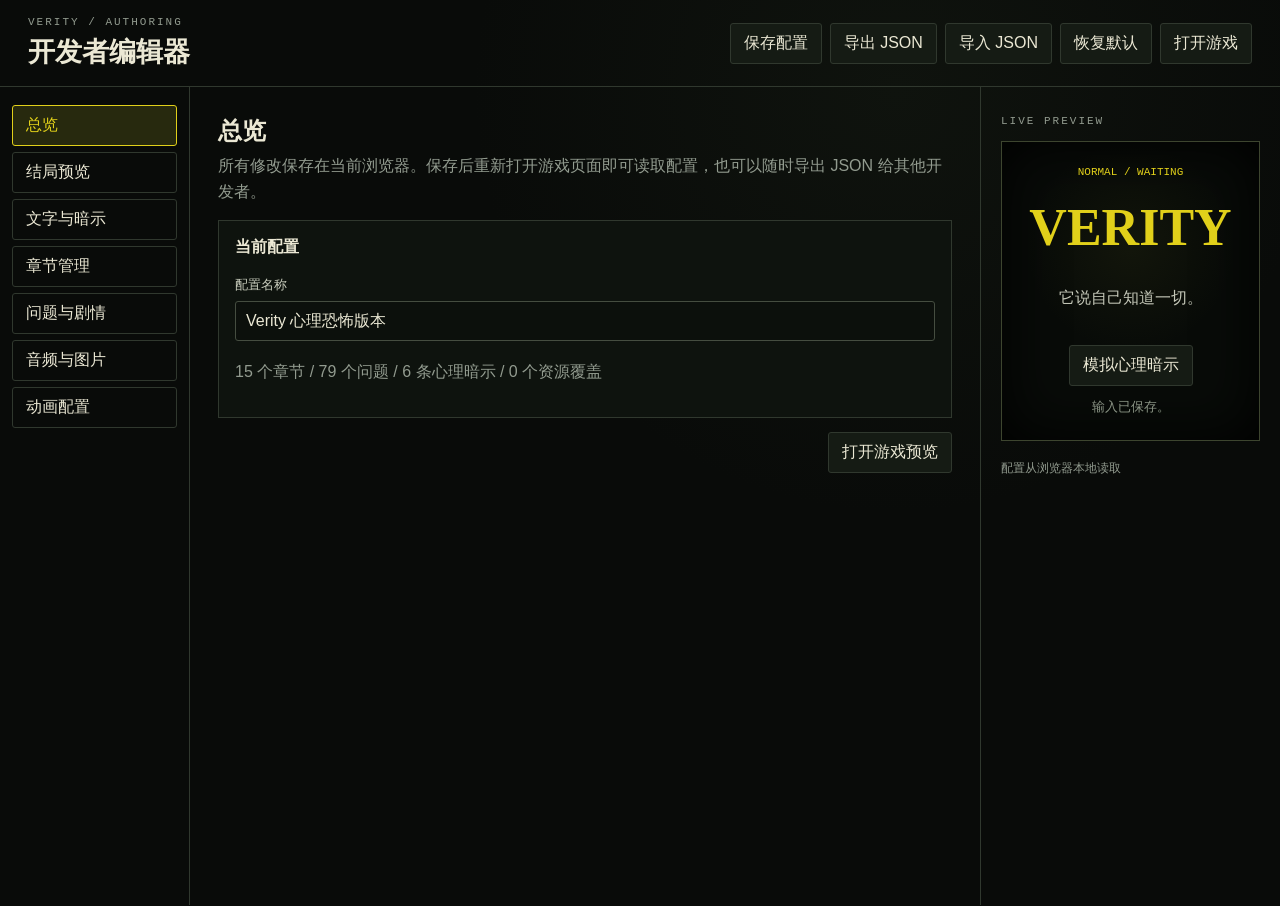
==== editor.html @ 95dfb8c1 "first" ====
<!doctype html>
<html lang="zh-CN">
<head>
  <meta charset="utf-8">
  <meta name="viewport" content="width=device-width, initial-scale=1">
  <title>VERITY 开发者编辑器</title>
  <link rel="stylesheet" href="editor.css">
</head>
<body>
  <header class="editor-header"><div><p>VERITY / AUTHORING</p><h1>开发者编辑器</h1></div><div class="header-actions"><button id="save">保存配置</button><button id="export">导出 JSON</button><label class="file-button">导入 JSON<input id="import" type="file" accept="application/json"></label><button id="reset">恢复默认</button><a href="index.html">打开游戏</a></div></header>
  <main class="editor-layout">
    <nav class="editor-nav" aria-label="编辑分类"><button class="nav-item is-active" data-section="overview">总览</button><button class="nav-item" data-section="endings">结局预览</button><button class="nav-item" data-section="text">文字与暗示</button><button class="nav-item" data-section="chapters">章节管理</button><button class="nav-item" data-section="questions">问题与剧情</button><button class="nav-item" data-section="audio">音频与图片</button><button class="nav-item" data-section="animation">动画配置</button></nav>
    <section id="form-area" class="form-area"></section>
    <aside class="preview"><p class="eyebrow">LIVE PREVIEW</p><div id="preview-card" class="preview-card"><span id="preview-label">NORMAL / WAITING</span><strong id="preview-title">VERITY</strong><p id="preview-copy">它说自己知道一切。</p><button id="preview-action">模拟心理暗示</button><small id="preview-hint"></small></div><p id="save-status" class="save-status">配置从浏览器本地读取</p></aside>
  </main>
  <script src="js/story-data.js?v=story-16"></script><script src="js/editable-content.js?v=story-20"></script><script src="js/ui.js?v=breakdown-preview-1"></script><script src="editor.js?v=perfect-ending-2"></script>
</body>
</html>
---- editor.css ----
:root{color-scheme:dark;--bg:#090b09;--panel:#111510;--line:#30382e;--text:#ebe8d4;--muted:#929b8f;--accent:#e1d01a;--red:#d34444;font-family:"Microsoft YaHei","Noto Sans CJK SC",sans-serif}
*{box-sizing:border-box}
body{margin:0;background:radial-gradient(circle at 70% 10%,#27332133,transparent 35%),var(--bg);color:var(--text)}
button,input,textarea,select{font:inherit;letter-spacing:0}
button,a,.file-button{cursor:pointer;border:1px solid var(--line);background:#151b14;color:var(--text);padding:9px 13px;border-radius:3px;text-decoration:none}
button:hover,a:hover,.file-button:hover{border-color:var(--accent);color:var(--accent)}
.editor-header{min-height:82px;border-bottom:1px solid var(--line);display:flex;align-items:center;justify-content:space-between;padding:16px 28px;gap:20px}
.editor-header p,.eyebrow{margin:0;color:var(--muted);font:11px Consolas,monospace;letter-spacing:2px}
.editor-header h1{margin:6px 0 0;font:600 27px Georgia,serif}
.header-actions{display:flex;flex-wrap:wrap;gap:8px;align-items:center}
.file-button input{display:none}
.editor-layout{display:grid;grid-template-columns:190px minmax(420px,1fr) 300px;min-height:calc(100vh - 82px)}
.editor-nav{border-right:1px solid var(--line);padding:18px 12px}
.nav-item{display:block;width:100%;margin-bottom:6px;text-align:left;background:transparent}
.nav-item.is-active{border-color:var(--accent);color:var(--accent);background:#27290e}
.form-area{padding:28px;max-width:850px}
.form-area h2{margin:0 0 6px;font:600 24px Georgia,serif}
.section-copy{color:var(--muted);line-height:1.6;margin-top:0}
.field{display:grid;gap:7px;margin:18px 0}
.field label{color:#c9cdbd;font-size:13px}
.field input,.field textarea,.field select{width:100%;border:1px solid #454d40;background:#0c100c;color:var(--text);padding:10px;border-radius:3px}
.field textarea{min-height:90px;resize:vertical}
.field-row{display:grid;grid-template-columns:1fr 1fr;gap:14px}
.card{border:1px solid var(--line);background:#0e130e;padding:16px;margin:14px 0}
.card h3{margin:0 0 10px;font-size:16px}
.card-actions{display:flex;gap:8px;justify-content:flex-end}
.danger{color:#ef8c8c}
.preview{border-left:1px solid var(--line);padding:28px 20px}
.preview-card{min-height:260px;margin-top:14px;padding:24px 18px;border:1px solid #3d452f;background:radial-gradient(circle at 50% 35%,#777b2618,transparent 45%),#080b08;display:flex;flex-direction:column;align-items:center;justify-content:center;text-align:center;box-shadow:inset 0 0 60px #000}
.preview-card span{color:var(--accent);font:11px Consolas,monospace}
.preview-card strong{margin:20px 0 12px;font:700 52px Georgia,serif;color:var(--accent)}
.preview-card p{color:#c4c7b8;line-height:1.6}
.preview-card button{margin-top:18px}
.preview-card small{min-height:18px;margin-top:12px;color:#8b9485}
.save-status{color:var(--muted);font-size:12px;line-height:1.5;margin-top:18px}
.question-toolbar{display:flex;gap:8px;flex-wrap:wrap}
.question-list{display:grid;gap:10px}
.question-card{border-left:2px solid var(--line)}
.question-card[data-chapter="3"]{border-left-color:var(--red)}
.ending-preview-grid{display:grid;grid-template-columns:repeat(2,minmax(0,1fr));gap:12px}
.ending-preview-card{border:1px solid var(--line);background:#0e130e;padding:16px}
.ending-preview-card h3{margin:0 0 10px;font-size:16px}
.ending-preview-card p{min-height:68px;color:var(--muted);font-size:13px;line-height:1.6}
.ending-preview-card a{display:inline-block;margin-top:4px}
@media(max-width:980px){.editor-layout{grid-template-columns:160px 1fr}.preview{display:none}}
@media(max-width:640px){.editor-header{align-items:flex-start;flex-direction:column;padding:18px}.editor-layout{display:block}.editor-nav{display:flex;overflow:auto;border-right:0;border-bottom:1px solid var(--line);padding:10px}.nav-item{min-width:max-content;width:auto;margin:0 6px 0 0}.form-area{padding:20px 16px}.field-row,.ending-preview-grid{grid-template-columns:1fr}.header-actions{width:100%}.header-actions>*{flex:1;text-align:center}}
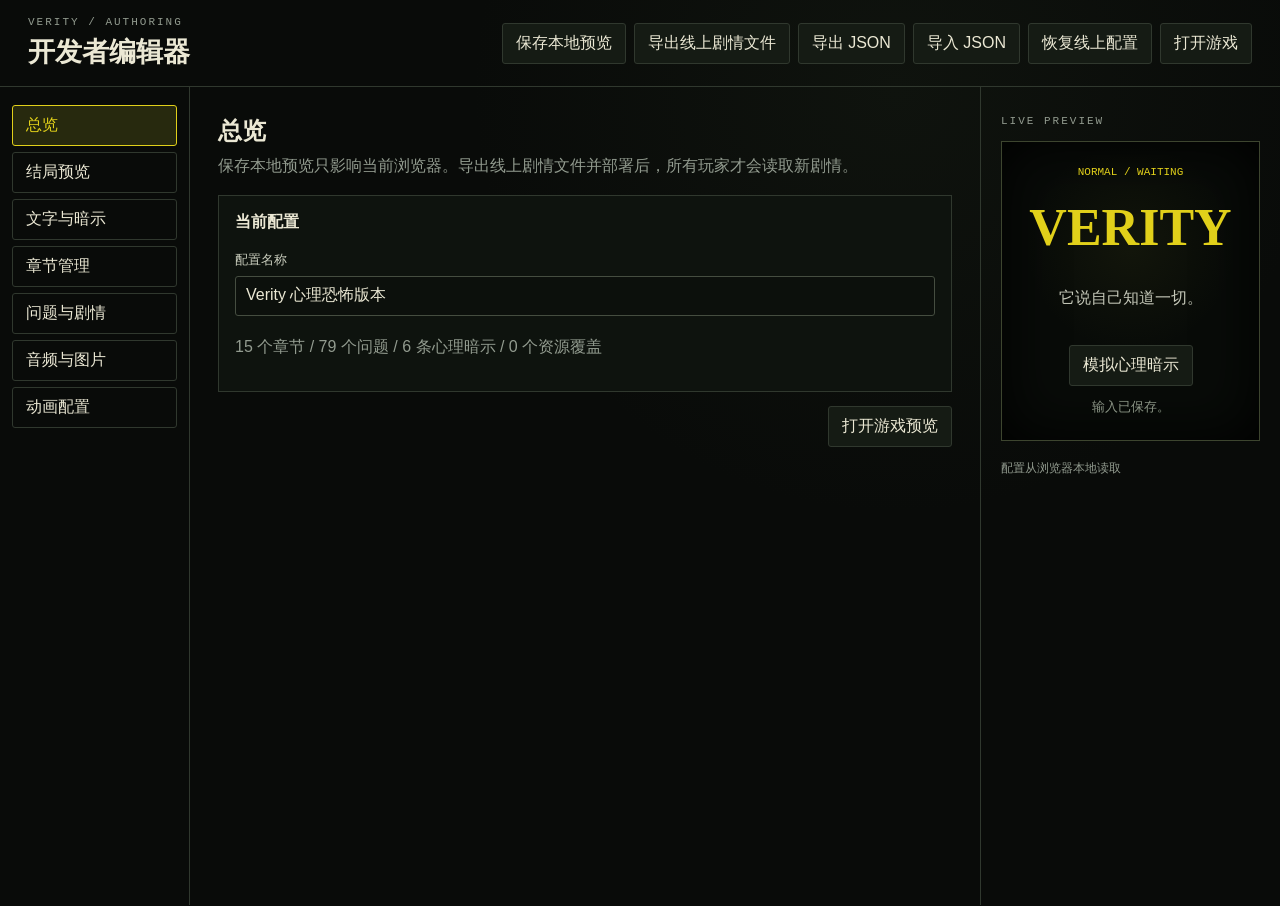
==== commit 45e74639: "Deploy editable Verity story configuration" ====
--- a/editor.html
+++ b/editor.html
@@ -7,12 +7,12 @@
   <link rel="stylesheet" href="editor.css">
 </head>
 <body>
-  <header class="editor-header"><div><p>VERITY / AUTHORING</p><h1>开发者编辑器</h1></div><div class="header-actions"><button id="save">保存配置</button><button id="export">导出 JSON</button><label class="file-button">导入 JSON<input id="import" type="file" accept="application/json"></label><button id="reset">恢复默认</button><a href="index.html">打开游戏</a></div></header>
+  <header class="editor-header"><div><p>VERITY / AUTHORING</p><h1>开发者编辑器</h1></div><div class="header-actions"><button id="save" type="button">保存本地预览</button><button id="export-script" type="button">导出线上剧情文件</button><button id="export" type="button">导出 JSON</button><label class="file-button">导入 JSON<input id="import" type="file" accept="application/json,.json"></label><button id="reset" type="button">恢复线上配置</button><a href="index.html">打开游戏</a></div></header>
   <main class="editor-layout">
     <nav class="editor-nav" aria-label="编辑分类"><button class="nav-item is-active" data-section="overview">总览</button><button class="nav-item" data-section="endings">结局预览</button><button class="nav-item" data-section="text">文字与暗示</button><button class="nav-item" data-section="chapters">章节管理</button><button class="nav-item" data-section="questions">问题与剧情</button><button class="nav-item" data-section="audio">音频与图片</button><button class="nav-item" data-section="animation">动画配置</button></nav>
     <section id="form-area" class="form-area"></section>
     <aside class="preview"><p class="eyebrow">LIVE PREVIEW</p><div id="preview-card" class="preview-card"><span id="preview-label">NORMAL / WAITING</span><strong id="preview-title">VERITY</strong><p id="preview-copy">它说自己知道一切。</p><button id="preview-action">模拟心理暗示</button><small id="preview-hint"></small></div><p id="save-status" class="save-status">配置从浏览器本地读取</p></aside>
   </main>
-  <script src="js/story-data.js?v=story-16"></script><script src="js/editable-content.js?v=story-20"></script><script src="js/ui.js?v=breakdown-preview-1"></script><script src="editor.js?v=perfect-ending-2"></script>
+  <script src="js/story-data.js?v=story-config-1"></script><script src="js/story-config.js?v=story-config-1"></script><script src="js/story-config-tools.js?v=story-config-1"></script><script src="js/editable-content.js?v=story-config-1"></script><script src="js/ui.js?v=breakdown-preview-1"></script><script src="editor.js?v=story-config-1"></script>
 </body>
 </html>
--- a/editor.css
+++ b/editor.css
@@ -8,6 +8,7 @@
 .editor-header p,.eyebrow{margin:0;color:var(--muted);font:11px Consolas,monospace;letter-spacing:2px}
 .editor-header h1{margin:6px 0 0;font:600 27px Georgia,serif}
 .header-actions{display:flex;flex-wrap:wrap;gap:8px;align-items:center}
+.header-actions button,.header-actions a,.file-button{min-height:40px;display:inline-flex;align-items:center;justify-content:center}
 .file-button input{display:none}
 .editor-layout{display:grid;grid-template-columns:190px minmax(420px,1fr) 300px;min-height:calc(100vh - 82px)}
 .editor-nav{border-right:1px solid var(--line);padding:18px 12px}
